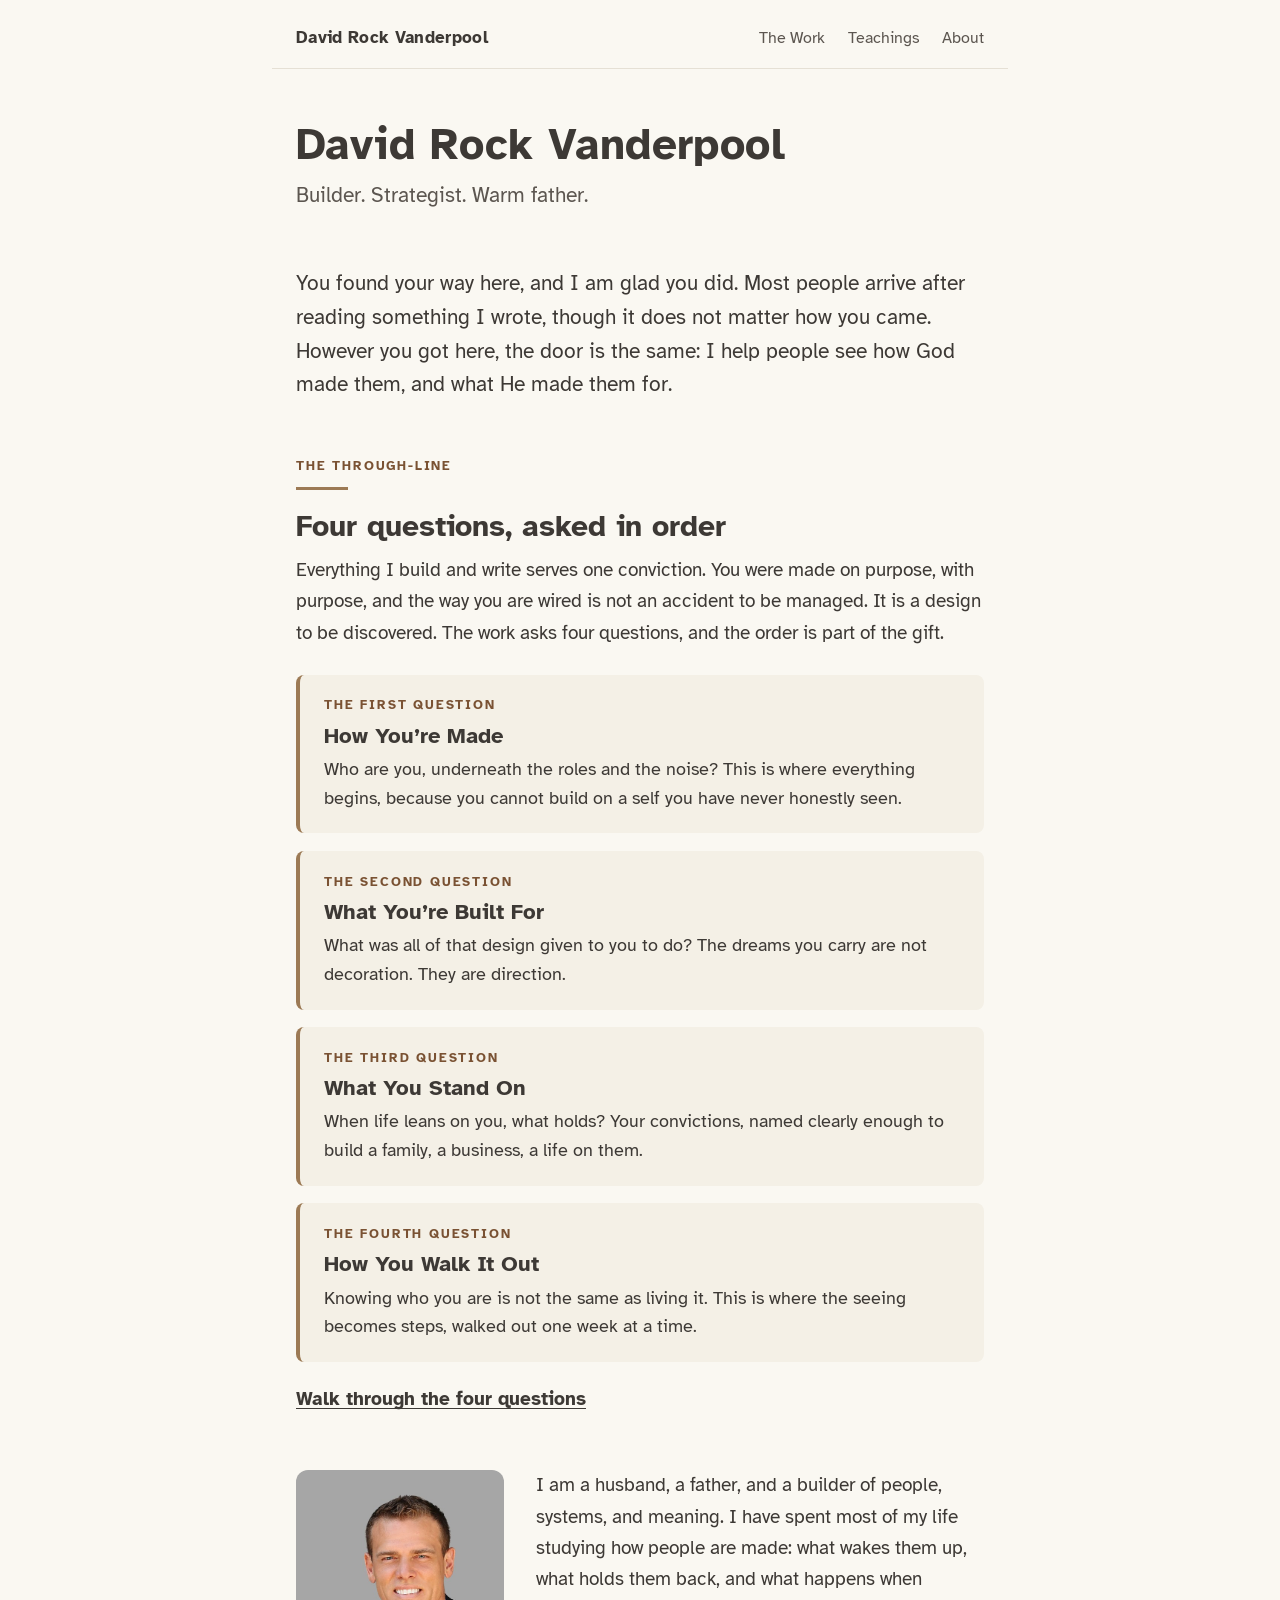
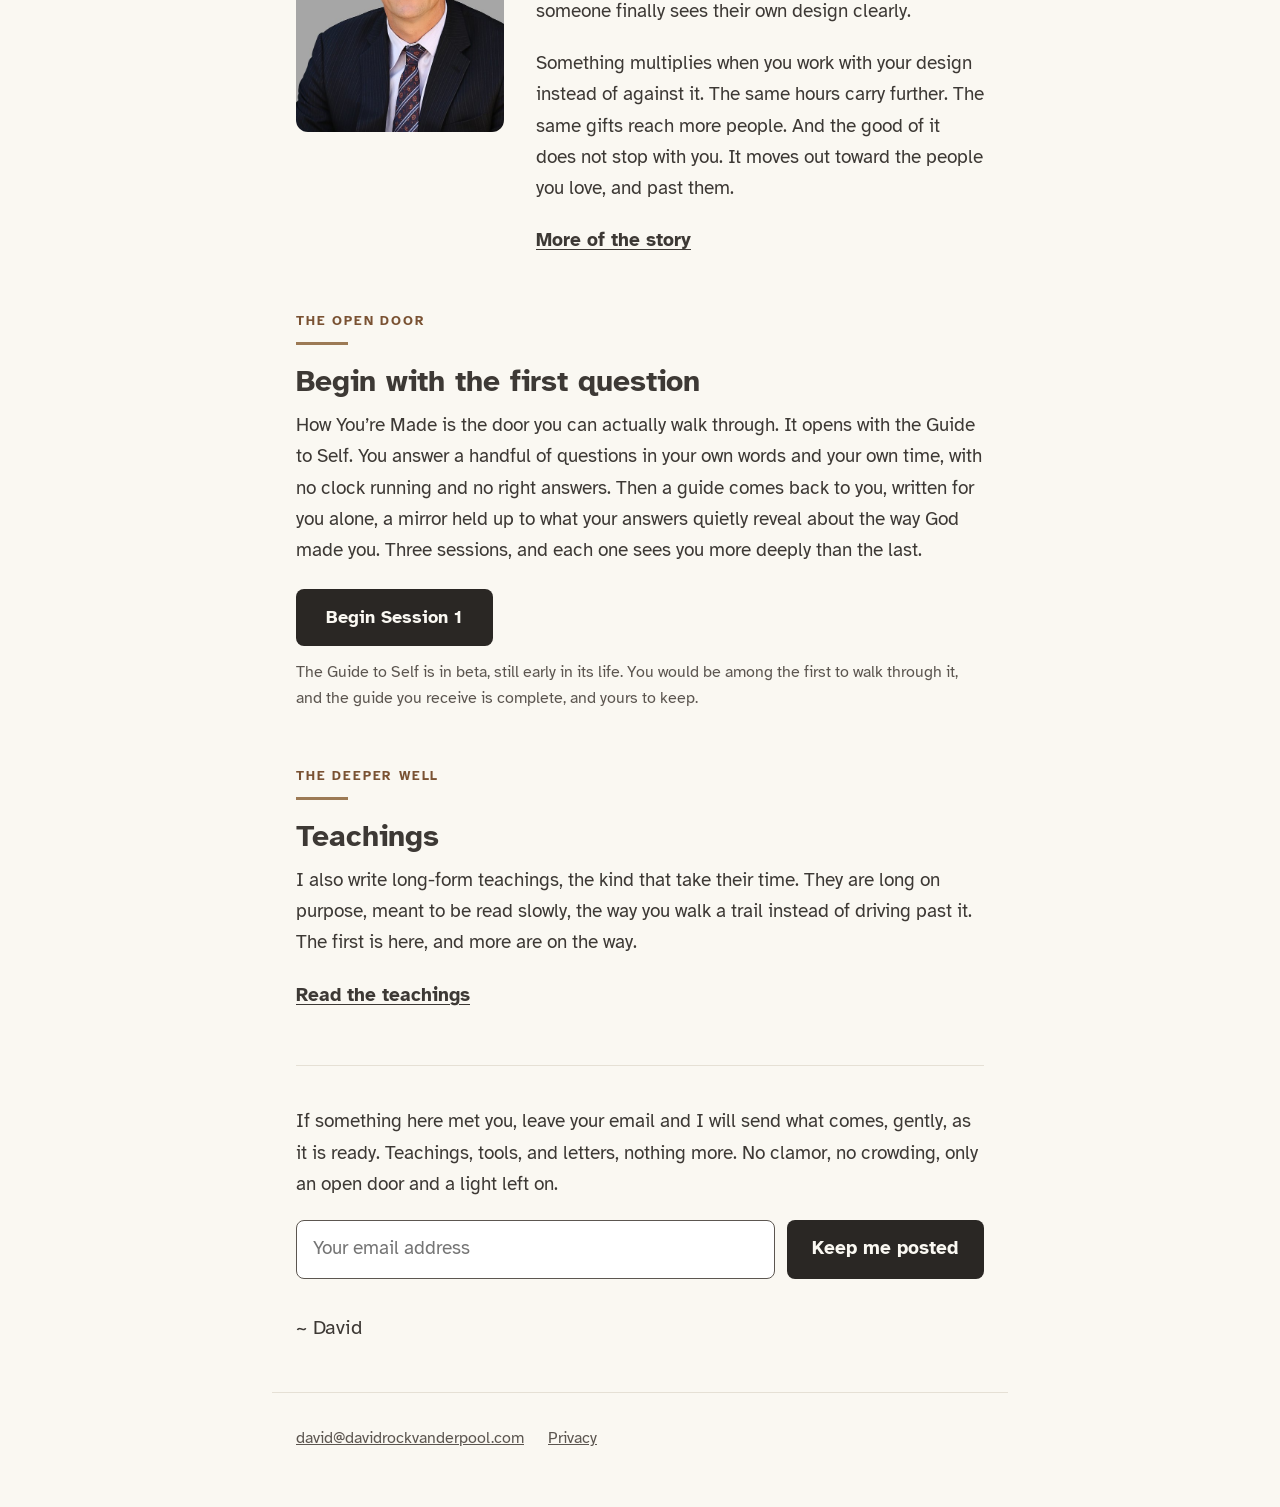
==== index.html @ ba371700 "Add files via upload" ====
<!DOCTYPE html>
<html lang="en">
<head>
<meta charset="UTF-8">
<meta name="viewport" content="width=device-width, initial-scale=1.0">
<title>David Rock Vanderpool</title>
<meta name="description" content="David Rock Vanderpool. Builder. Strategist. Warm father. Four questions, asked in order: How You're Made, What You're Built For, What You Stand On, How You Walk It Out.">
<link rel="icon" href="data:image/svg+xml,%3Csvg xmlns='http://www.w3.org/2000/svg' viewBox='0 0 64 64'%3E%3Crect width='64' height='64' rx='12' fill='%23FAF8F2'/%3E%3Ctext x='32' y='44' font-family='Georgia,serif' font-size='34' font-weight='bold' fill='%233D3935' text-anchor='middle'%3ED%3C/text%3E%3C/svg%3E">
<link rel="stylesheet" href="/assets/site.css">
</head>
<body>
<nav class="site-nav" aria-label="Site">
<a class="wordmark" href="/" aria-current="page">David Rock Vanderpool</a>
<ul>
<li><a href="/the-work/">The Work</a></li>
<li><a href="/teachings/">Teachings</a></li>
<li><a href="/about/">About</a></li>
</ul>
</nav>
<main>
<header>
<h1>David Rock Vanderpool</h1>
<p class="tagline">Builder. Strategist. Warm father.</p>
</header>

<section aria-label="Welcome">
<p class="lede">You found your way here, and I am glad you did. Most people arrive after reading something I wrote, though it does not matter how you came. However you got here, the door is the same: I help people see how God made them, and what He made them for.</p>
</section>

<section aria-label="Three questions">
<span class="eyebrow">The through-line</span>
<h2 class="ruled">Four questions, asked in order</h2>
<p>Everything I build and write serves one conviction. You were made on purpose, with purpose, and the way you are wired is not an accident to be managed. It is a design to be discovered. The work asks four questions, and the order is part of the gift.</p>
<div class="questions">
<div class="q">
<span class="qnum">The first question</span>
<h3>How You&rsquo;re Made</h3>
<p>Who are you, underneath the roles and the noise? This is where everything begins, because you cannot build on a self you have never honestly seen.</p>
</div>
<div class="q">
<span class="qnum">The second question</span>
<h3>What You&rsquo;re Built For</h3>
<p>What was all of that design given to you to do? The dreams you carry are not decoration. They are direction.</p>
</div>
<div class="q">
<span class="qnum">The third question</span>
<h3>What You Stand On</h3>
<p>When life leans on you, what holds? Your convictions, named clearly enough to build a family, a business, a life on them.</p>
</div>
<div class="q">
<span class="qnum">The fourth question</span>
<h3>How You Walk It Out</h3>
<p>Knowing who you are is not the same as living it. This is where the seeing becomes steps, walked out one week at a time.</p>
</div>
</div>
<p style="margin-top:1.4rem"><a class="textlink" href="/the-work/">Walk through the four questions</a></p>
</section>

<section class="about" aria-label="About David">
<img src="/assets/headshot_warmgray.jpg" alt="David Rock Vanderpool" width="560" height="705">
<div class="about-text">
<p>I am a husband, a father, and a builder of people, systems, and meaning. I have spent most of my life studying how people are made: what wakes them up, what holds them back, and what happens when someone finally sees their own design clearly.</p>
<p>Something multiplies when you work with your design instead of against it. The same hours carry further. The same gifts reach more people. And the good of it does not stop with you. It moves out toward the people you love, and past them.</p>
<p><a class="textlink" href="/about/">More of the story</a></p>
</div>
</section>

<section aria-label="Begin">
<span class="eyebrow">The open door</span>
<h2 class="ruled">Begin with the first question</h2>
<p>How You&rsquo;re Made is the door you can actually walk through. It opens with the Guide to Self. You answer a handful of questions in your own words and your own time, with no clock running and no right answers. Then a guide comes back to you, written for you alone, a mirror held up to what your answers quietly reveal about the way God made you. Three sessions, and each one sees you more deeply than the last.</p>
<a class="cta" href="https://docs.google.com/forms/d/e/1FAIpQLScx7Ki48MBVf0wJetuGQv_ge6Coq3oiE646ceJyPrpSlLuIrQ/viewform">Begin Session 1</a>
<p class="cta-note">The Guide to Self is in beta, still early in its life. You would be among the first to walk through it, and the guide you receive is complete, and yours to keep.</p>
</section>

<section aria-label="Teachings">
<span class="eyebrow">The deeper well</span>
<h2 class="ruled">Teachings</h2>
<p>I also write long-form teachings, the kind that take their time. They are long on purpose, meant to be read slowly, the way you walk a trail instead of driving past it. The first is here, and more are on the way.</p>
<p><a class="textlink" href="/teachings/">Read the teachings</a></p>
</section>

<section class="signup" aria-label="Email signup">
<p>If something here met you, leave your email and I will send what comes, gently, as it is ready. Teachings, tools, and letters, nothing more. No clamor, no crowding, only an open door and a light left on.</p>
<form action="https://buttondown.com/api/emails/embed-subscribe/davidrockvanderpool" method="post">
<label class="visually-hidden" for="bd-email">Your email address</label>
<input type="email" name="email" id="bd-email" autocomplete="email" placeholder="Your email address" required>
<input type="hidden" name="embed" value="1">
<button type="submit">Keep me posted</button>
</form>
<p class="signoff">~ David</p>
</section>
</main>

<footer>
<a href="mailto:david@davidrockvanderpool.com">david@davidrockvanderpool.com</a>
<a href="/privacy/">Privacy</a>
</footer>
</body>
</html>
---- assets/site.css ----
/* davidrockvanderpool.com, site v2 shared stylesheet
   Warm editorial on the Stake register. Base register inherited from Phase 1 (DEC4):
   cream #FAF8F2, ink #3D3935, Atkinson Hyperlegible, ~65ch measure, 1.65 line-height. */

@font-face{font-family:'Atkinson Hyperlegible';src:url('/fonts/atkinson-400.woff2') format('woff2');font-weight:400;font-style:normal;font-display:swap}
@font-face{font-family:'Atkinson Hyperlegible';src:url('/fonts/atkinson-700.woff2') format('woff2');font-weight:700;font-style:normal;font-display:swap}
@font-face{font-family:'Atkinson Hyperlegible';src:url('/fonts/atkinson-400i.woff2') format('woff2');font-weight:400;font-style:italic;font-display:swap}

:root{
  --cream:#FAF8F2;
  --ink:#3D3935;
  --ink-soft:#5C5650;
  --accent:#2A2724;
  --bronze:#7A5233;
  --bronze-soft:#9C7A55;
  --rule:#E5E0D5;
  --rule-strong:#D5CCBA;
  --card:#F4F0E6;
}

*{margin:0;padding:0;box-sizing:border-box}
html{scroll-behavior:smooth}
@media (prefers-reduced-motion:reduce){html{scroll-behavior:auto}*{transition:none!important}}

body{background:var(--cream);color:var(--ink);font-family:'Atkinson Hyperlegible',Seravek,'Gill Sans',Verdana,sans-serif;font-size:1.1875rem;line-height:1.65;-webkit-font-smoothing:antialiased}

/* ---------- Navigation ---------- */
.site-nav{max-width:46rem;margin:0 auto;padding:1.4rem 1.5rem .9rem;display:flex;align-items:baseline;justify-content:space-between;gap:1rem;flex-wrap:wrap;border-bottom:1px solid var(--rule)}
.wordmark{font-weight:700;font-size:1.0625rem;text-decoration:none;color:var(--ink);letter-spacing:.02em}
.site-nav ul{display:flex;gap:1.4rem;list-style:none}
.site-nav ul a{font-size:1rem;color:var(--ink-soft);text-decoration:none}
.site-nav ul a:hover,.site-nav ul a:focus{color:var(--ink);text-decoration:underline;text-underline-offset:3px}
.site-nav ul a[aria-current="page"]{color:var(--bronze);font-weight:700}

/* ---------- Layout ---------- */
main{max-width:46rem;margin:0 auto;padding:3.2rem 1.5rem 3rem}
main.narrow{max-width:42rem}
section{margin-top:3.4rem}
section:first-child{margin-top:0}
p+p{margin-top:1.1em}

/* ---------- Type ---------- */
h1{font-size:2.75rem;line-height:1.12;letter-spacing:.01em}
.tagline{font-size:1.3125rem;color:var(--ink-soft);margin-top:.55rem}
h2{font-size:1.875rem;line-height:1.2;margin-bottom:.7rem}
h3{font-size:1.375rem;line-height:1.25;margin-bottom:.45rem}
.eyebrow{display:block;font-size:.8125rem;font-weight:700;letter-spacing:.14em;text-transform:uppercase;color:var(--bronze);margin-bottom:.6rem}
.subtitle{font-style:italic;font-size:1.1875rem;color:var(--ink-soft);margin-top:.25rem;margin-bottom:1.1em}
.lede{font-size:1.3125rem;line-height:1.6}
a{color:var(--ink)}
a:hover,a:focus{color:var(--bronze)}
:focus-visible{outline:2.5px solid var(--accent);outline-offset:2px}

/* Rule motif above section headings */
.ruled::before{content:"";display:block;width:3.25rem;border-top:3px solid var(--bronze-soft);margin-bottom:1.1rem}

/* Asterism divider */
.asterism{border:none;text-align:center;margin:2.8rem auto;color:var(--bronze-soft);font-size:1.25rem;letter-spacing:.9em;text-indent:.9em}
.asterism::before{content:"\00B7\00A0\00B7\00A0\00B7"}

/* ---------- Three questions blocks ---------- */
.questions{display:grid;gap:1.1rem;margin-top:1.6rem}
.q{background:var(--card);border-left:4px solid var(--bronze-soft);border-radius:.5rem;padding:1.3rem 1.5rem}
.q .qnum{font-size:.8125rem;font-weight:700;letter-spacing:.14em;text-transform:uppercase;color:var(--bronze);display:block;margin-bottom:.3rem}
.q h3{margin-bottom:.35rem}
.q p{font-size:1.0938rem;color:var(--ink)}

/* ---------- About / photo ---------- */
.about{display:flex;gap:2rem;align-items:flex-start;flex-wrap:wrap}
.about img{width:13rem;height:auto;max-width:40vw;border-radius:.75rem;flex-shrink:0}
.about-text{flex:1;min-width:16rem}

/* ---------- CTA ---------- */
.cta{display:inline-block;background:var(--accent);color:var(--cream);text-decoration:none;font-weight:700;font-size:1.125rem;padding:.85rem 1.9rem;border-radius:.5rem;margin-top:1.4rem}
.cta:hover,.cta:focus{background:var(--bronze);color:var(--cream)}
.cta-note{font-size:1rem;color:var(--ink-soft);margin-top:.8rem}
.textlink{font-weight:700;text-decoration:underline;text-underline-offset:3px}

/* ---------- Signup ---------- */
.signup{border-top:1px solid var(--rule);padding-top:2.5rem}
form{display:flex;gap:.75rem;margin-top:1.2rem;flex-wrap:wrap}
label.visually-hidden{position:absolute;width:1px;height:1px;overflow:hidden;clip:rect(0 0 0 0)}
input[type=email]{flex:1;min-width:14rem;font:inherit;padding:.8rem 1rem;border:1.5px solid var(--ink-soft);border-radius:.5rem;background:#fff;color:var(--ink)}
input[type=email]:focus{outline:2.5px solid var(--accent);outline-offset:1px}
button{font:inherit;font-weight:700;background:var(--accent);color:var(--cream);border:none;border-radius:.5rem;padding:.8rem 1.6rem;cursor:pointer}
button:hover,button:focus{background:var(--bronze)}
.signoff{margin-top:2rem;font-size:1.25rem}

/* ---------- Teaching index ---------- */
.teaching-card{background:var(--card);border-radius:.6rem;padding:1.6rem 1.7rem;margin-top:1.6rem}
.teaching-card h2{font-size:1.5625rem}
.teaching-card .subtitle{margin-bottom:.7em}
.teaching-card p{font-size:1.0938rem}

/* ---------- Teaching page ---------- */
.teaching h1{font-size:2.375rem}
.teaching .poemcenter{margin:2.2rem auto;max-width:34rem;font-style:italic;text-align:center}
.teaching .poemcenter p{margin-top:.55em}
.teaching .poemattribution{text-align:center;font-size:.9375rem;color:var(--ink-soft);margin-top:1rem}
.teaching h2{margin-top:2.6rem;padding-top:1.6rem;border-top:1px solid var(--rule)}
.teaching blockquote{border-left:3px solid var(--bronze-soft);margin:1.4rem 0;padding:.2rem 0 .2rem 1.3rem;color:var(--ink)}
.teaching blockquote p{font-size:1.125rem}
.teaching hr{border:none;border-top:1px solid var(--rule);margin:2.4rem auto;width:60%}
.dropcap::first-letter{float:left;font-size:3.4em;line-height:.85;padding:.04em .08em 0 0;font-weight:700;color:var(--bronze)}

/* ---------- Teaching Footer Component ---------- */
/* Terracotta / sage palette for the teaching footer */
:root{
  --terracotta:#B85C38;
  --terracotta-soft:#D4795A;
  --terracotta-bg:#FDF0EB;
  --sage:#4A6741;
  --sage-soft:#6B8F62;
  --sage-bg:#EEF3ED;
}

.teaching-footer{
  border-top:2px solid var(--rule-strong);
  margin-top:3.6rem;
  padding:3rem 1.5rem 3.5rem;
  background:var(--cream);
}
.tf-inner{
  max-width:46rem;
  margin:0 auto;
}
.tf-opener{
  font-size:1.0625rem;
  color:var(--ink-soft);
  font-style:italic;
  margin-bottom:2rem;
  text-align:center;
}

/* Primary panel */
.tf-primary{
  background:var(--terracotta-bg);
  border:1.5px solid var(--terracotta-soft);
  border-radius:.75rem;
  padding:1.8rem 2rem;
  display:flex;
  flex-direction:column;
  gap:1.2rem;
  margin-bottom:2.4rem;
}
.tf-primary .eyebrow{color:var(--terracotta);}
.tf-primary-text p{
  font-size:1.0938rem;
  color:var(--ink);
}
.tf-primary-cta{
  align-self:flex-start;
  background:var(--terracotta);
  font-size:1rem;
  padding:.75rem 1.5rem;
  margin-top:.4rem;
}
.tf-primary-cta:hover,.tf-primary-cta:focus{background:var(--terracotta-soft);color:var(--cream);}

/* Secondary row */
.tf-secondary-row{
  display:grid;
  grid-template-columns:repeat(3,1fr);
  gap:1.25rem;
}
.tf-block{
  background:var(--sage-bg);
  border:1.5px solid #C5D6C2;
  border-radius:.65rem;
  padding:1.4rem 1.5rem;
  display:flex;
  flex-direction:column;
  gap:.9rem;
}
.tf-block .eyebrow{color:var(--sage);}
.tf-block p{
  font-size:1rem;
  color:var(--ink);
  flex:1;
}

/* Shared button styles for teaching footer */
.tf-btn{
  display:inline-block;
  font-family:inherit;
  font-size:.9375rem;
  font-weight:700;
  border-radius:.45rem;
  padding:.65rem 1.1rem;
  cursor:pointer;
  text-decoration:none;
  text-align:center;
  border:none;
  line-height:1.3;
}
.tf-btn-solid{
  background:var(--sage);
  color:var(--cream);
}
.tf-btn-solid:hover,.tf-btn-solid:focus{background:var(--sage-soft);color:var(--cream);}
.tf-btn-outline{
  background:transparent;
  color:var(--sage);
  border:1.5px solid var(--sage);
}
.tf-btn-outline:hover,.tf-btn-outline:focus{background:var(--sage);color:var(--cream);}
.tf-btn-share{
  background:var(--sage);
  color:var(--cream);
  width:100%;
}
.tf-btn-share:hover,.tf-btn-share:focus{background:var(--sage-soft);}

/* Share controls */
.tf-share-controls{
  display:flex;
  flex-direction:column;
  gap:.55rem;
}
.tf-share-desktop{
  display:flex;
  flex-direction:column;
  gap:.5rem;
}
.tf-copy-confirm{
  font-size:.875rem;
  color:var(--sage);
  font-style:italic;
}

/* Subscribe form in footer */
.tf-form{
  display:flex;
  flex-direction:column;
  gap:.55rem;
}
.tf-form input[type=email]{
  width:100%;
  min-width:0;
  font:inherit;
  font-size:.9375rem;
  padding:.65rem .9rem;
  border:1.5px solid var(--ink-soft);
  border-radius:.45rem;
  background:#fff;
  color:var(--ink);
}
.tf-form input[type=email]:focus{outline:2.5px solid var(--sage);outline-offset:1px;}
.tf-form .tf-btn-solid{width:100%;}

/* Responsive: stack secondary row on narrow screens */
@media (max-width:780px){
  .tf-secondary-row{grid-template-columns:1fr;}
  .tf-primary{padding:1.4rem 1.3rem;}
}
@media (max-width:640px){
  .teaching-footer{padding:2.4rem 1.25rem 3rem;}
  .tf-primary-cta{align-self:stretch;text-align:center;}
}

/* ---------- Footer ---------- */
footer{max-width:46rem;margin:0 auto;padding:2rem 1.5rem 3.5rem;border-top:1px solid var(--rule);color:var(--ink-soft);font-size:1rem;display:flex;gap:1.5rem;flex-wrap:wrap}
footer a{color:var(--ink-soft)}

/* ---------- Responsive ---------- */
@media (max-width:640px){
  main{padding-top:2.4rem}
  h1{font-size:2.125rem}
  h2{font-size:1.625rem}
  .about{gap:1.25rem}
  .site-nav ul{gap:1rem}
}
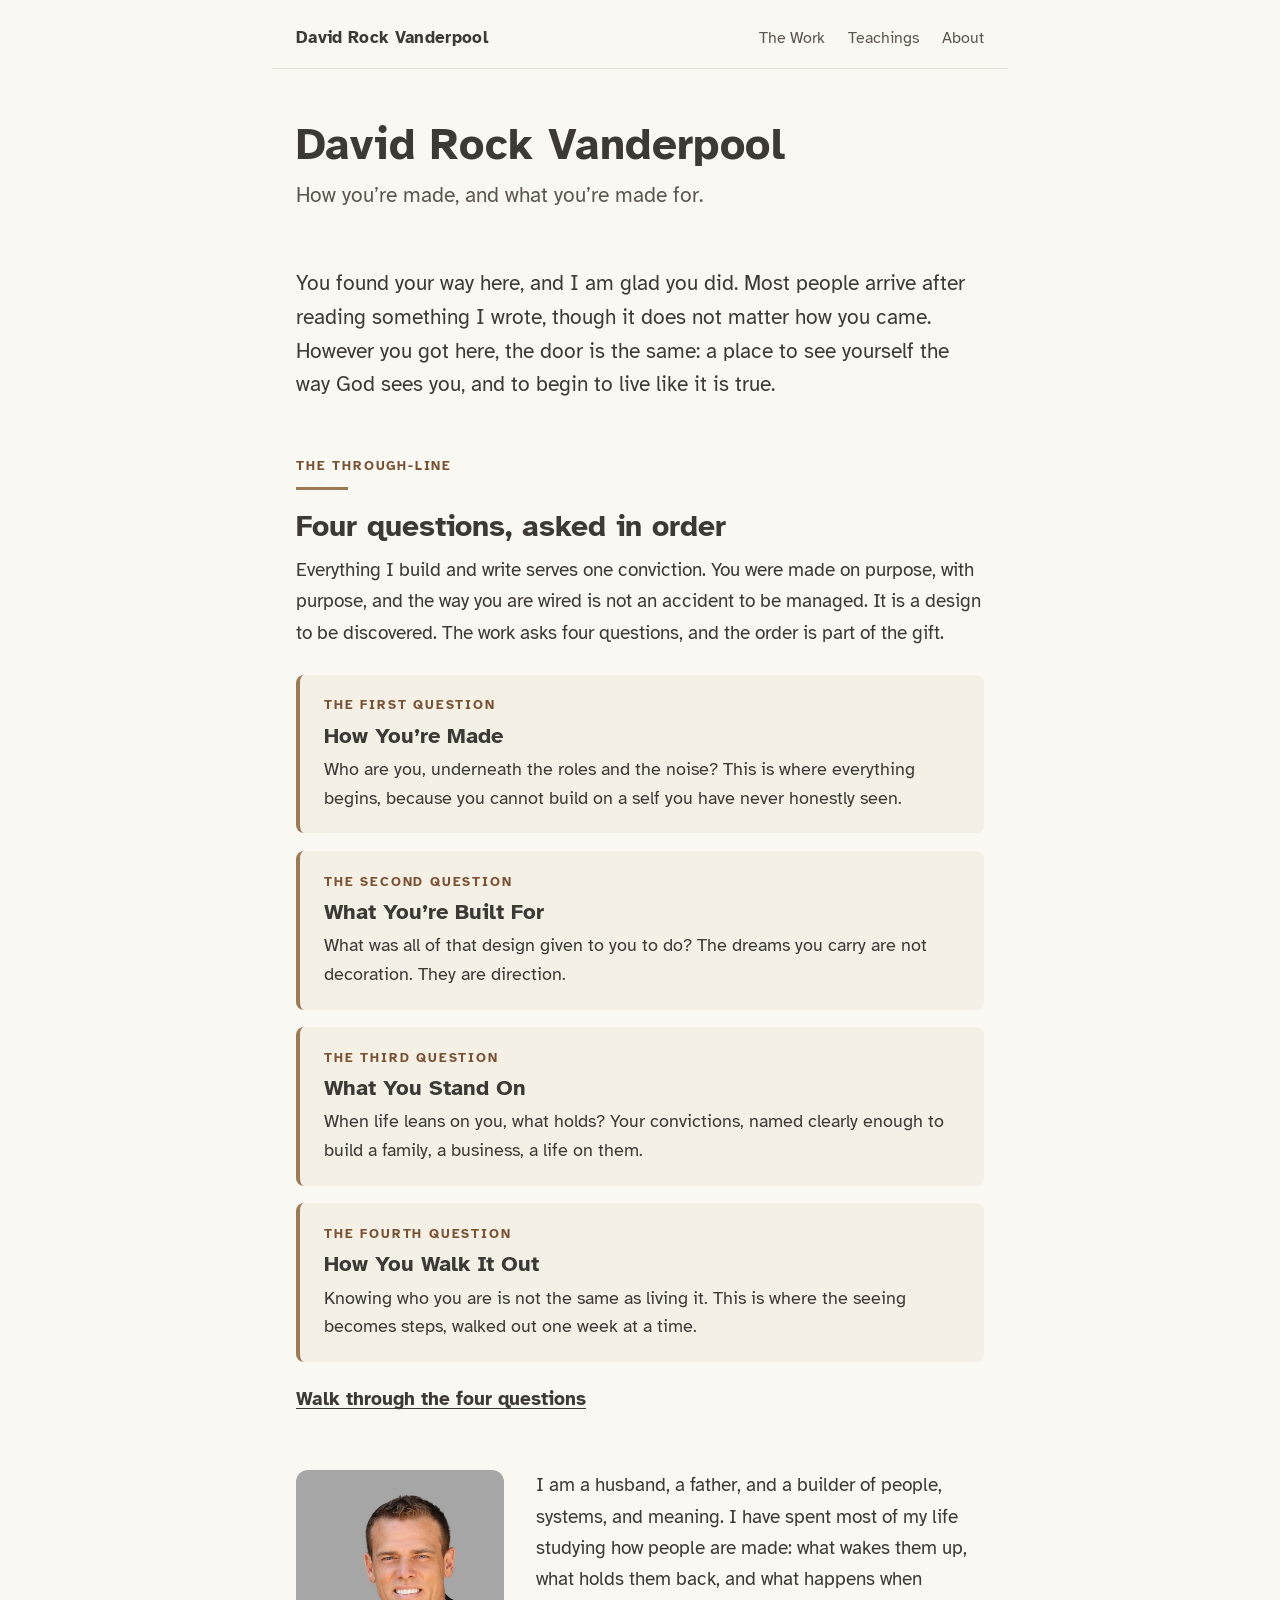
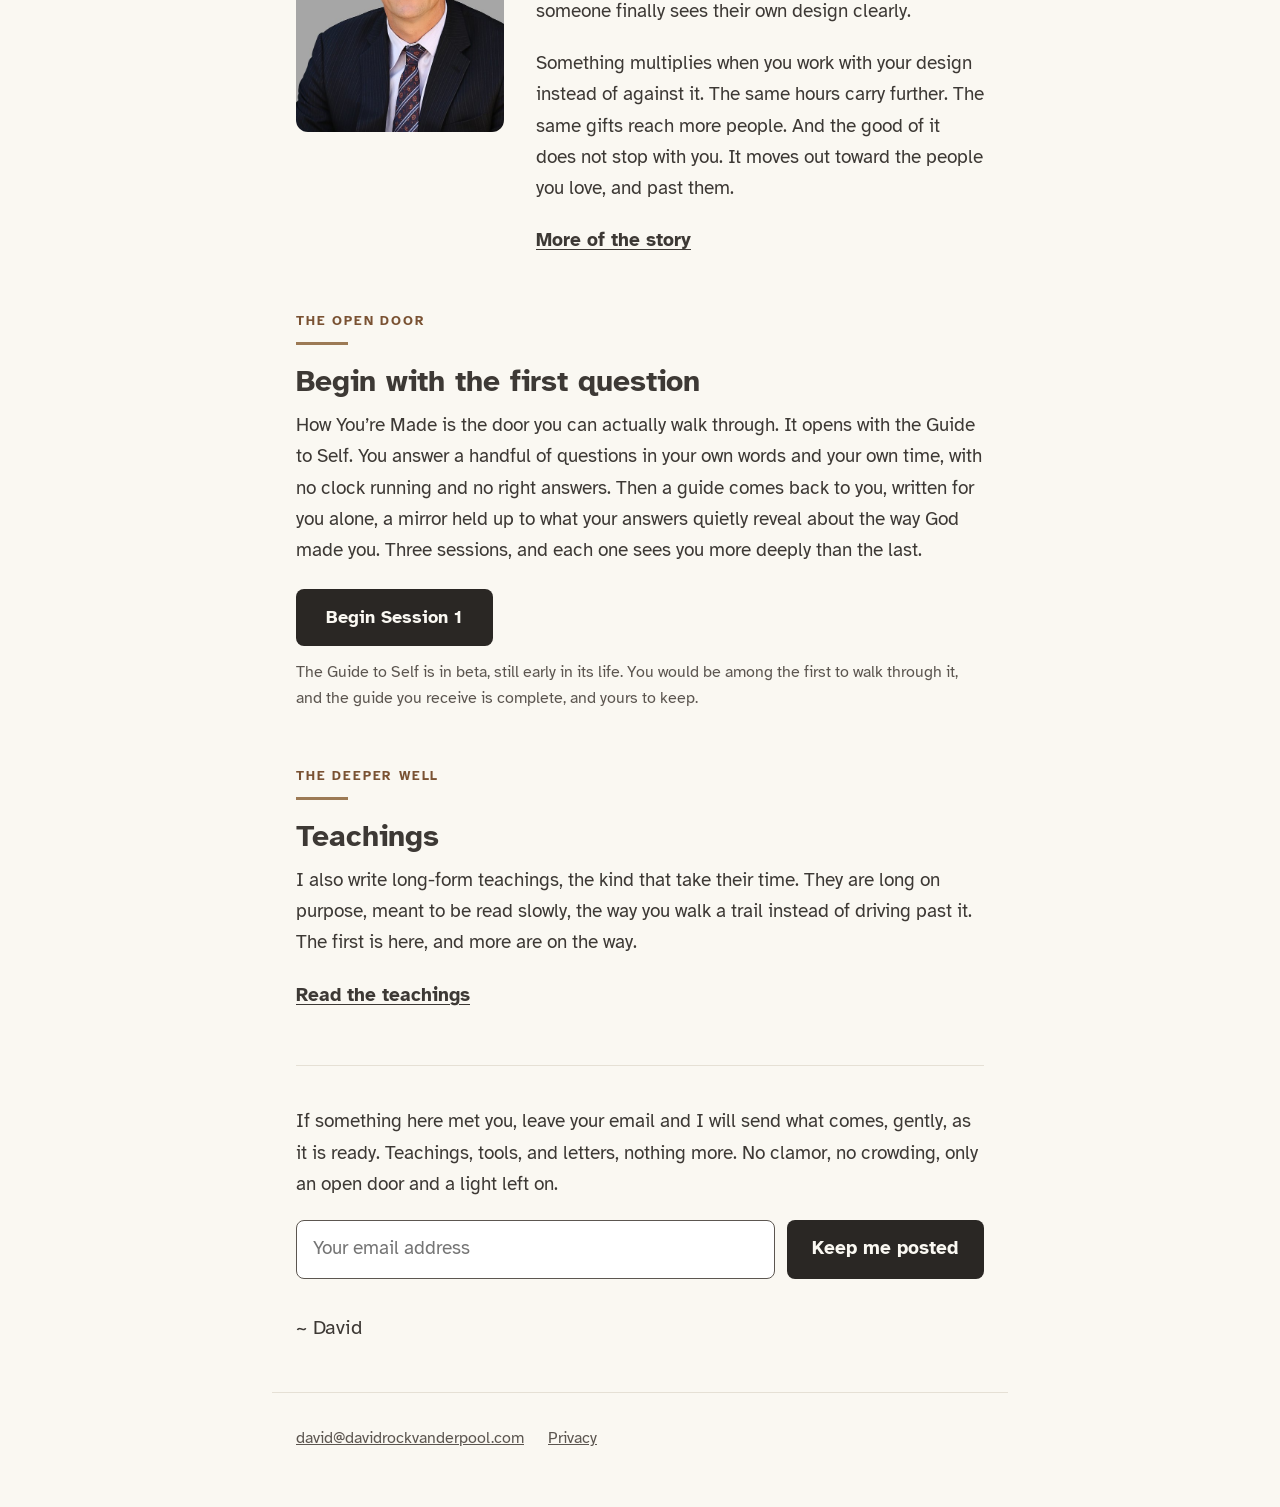
==== commit 2f8b6fd6: "Add files via upload" ====
--- a/index.html
+++ b/index.html
@@ -20,11 +20,11 @@
 <main>
 <header>
 <h1>David Rock Vanderpool</h1>
-<p class="tagline">Builder. Strategist. Warm father.</p>
+<p class="tagline">How you&rsquo;re made, and what you&rsquo;re made for.</p>
 </header>
 
 <section aria-label="Welcome">
-<p class="lede">You found your way here, and I am glad you did. Most people arrive after reading something I wrote, though it does not matter how you came. However you got here, the door is the same: I help people see how God made them, and what He made them for.</p>
+<p class="lede">You found your way here, and I am glad you did. Most people arrive after reading something I wrote, though it does not matter how you came. However you got here, the door is the same: a place to see yourself the way God sees you, and to begin to live like it is true.</p>
 </section>
 
 <section aria-label="Three questions">
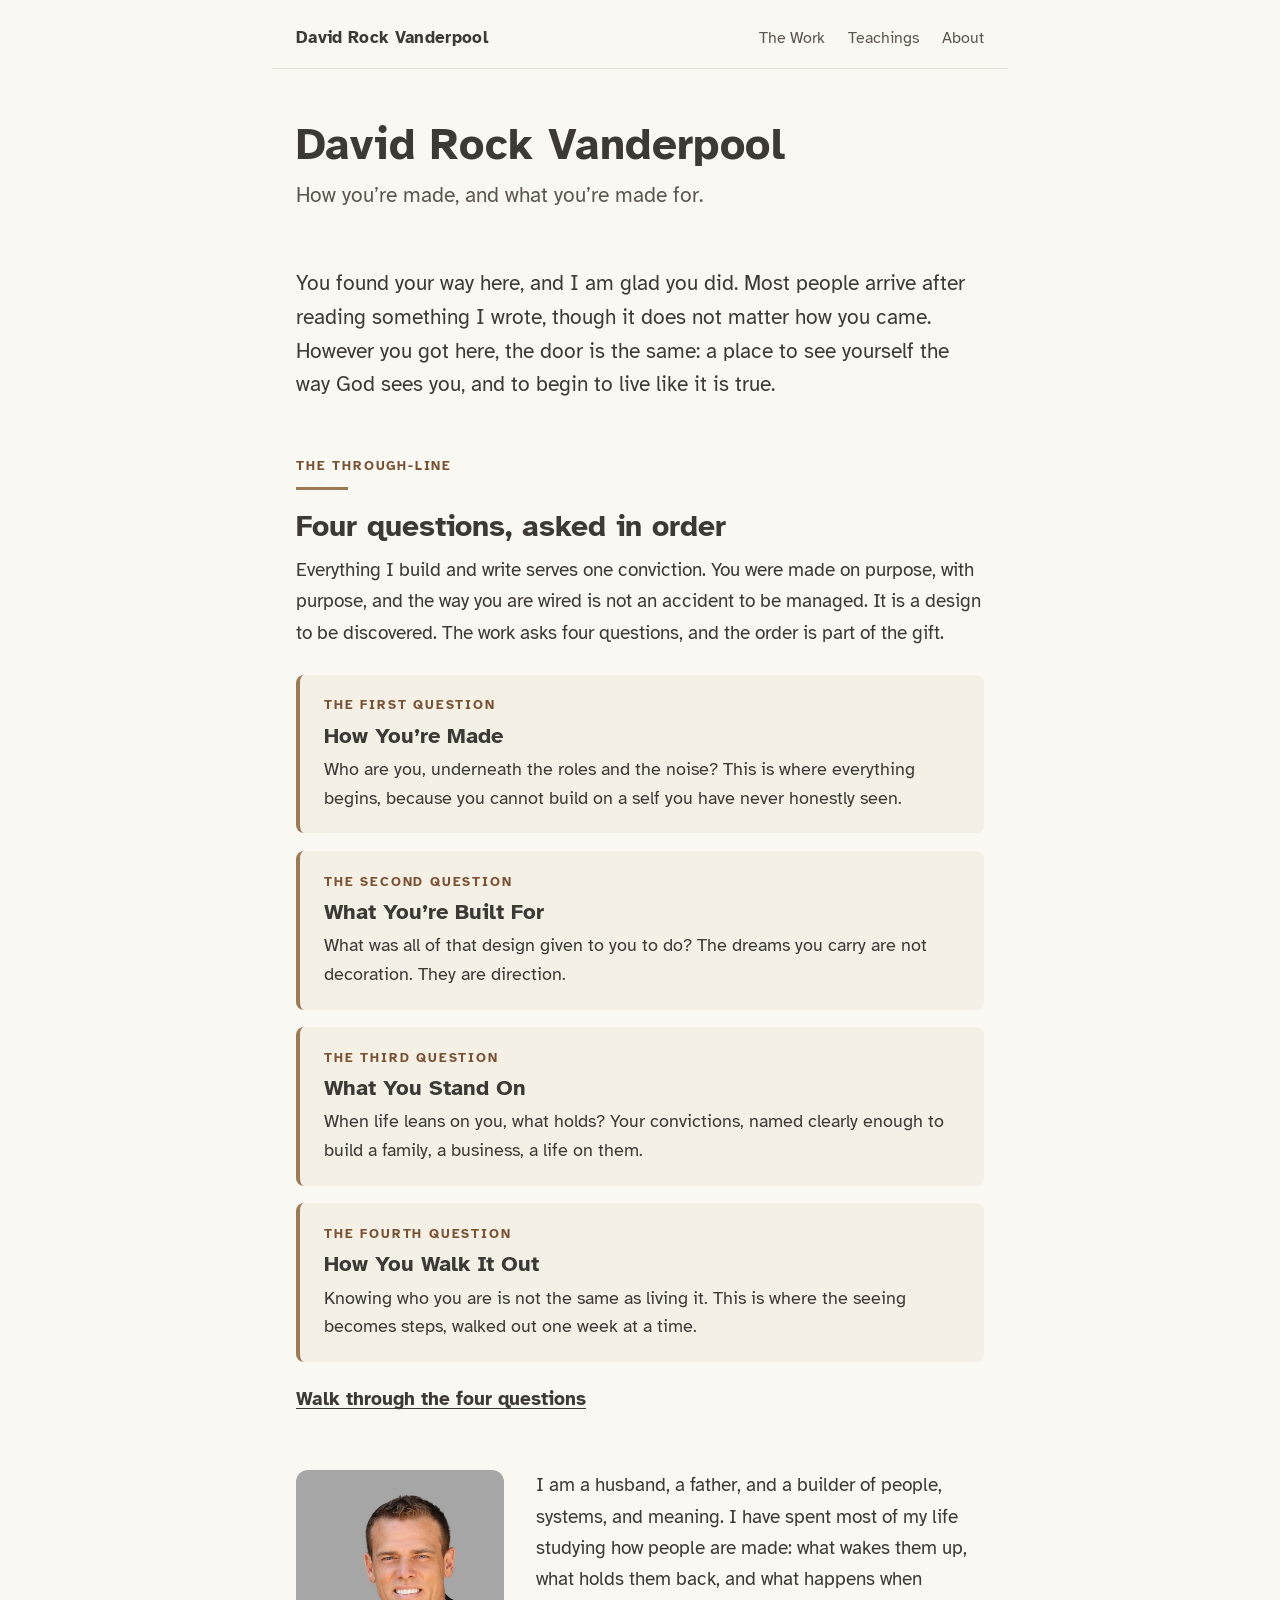
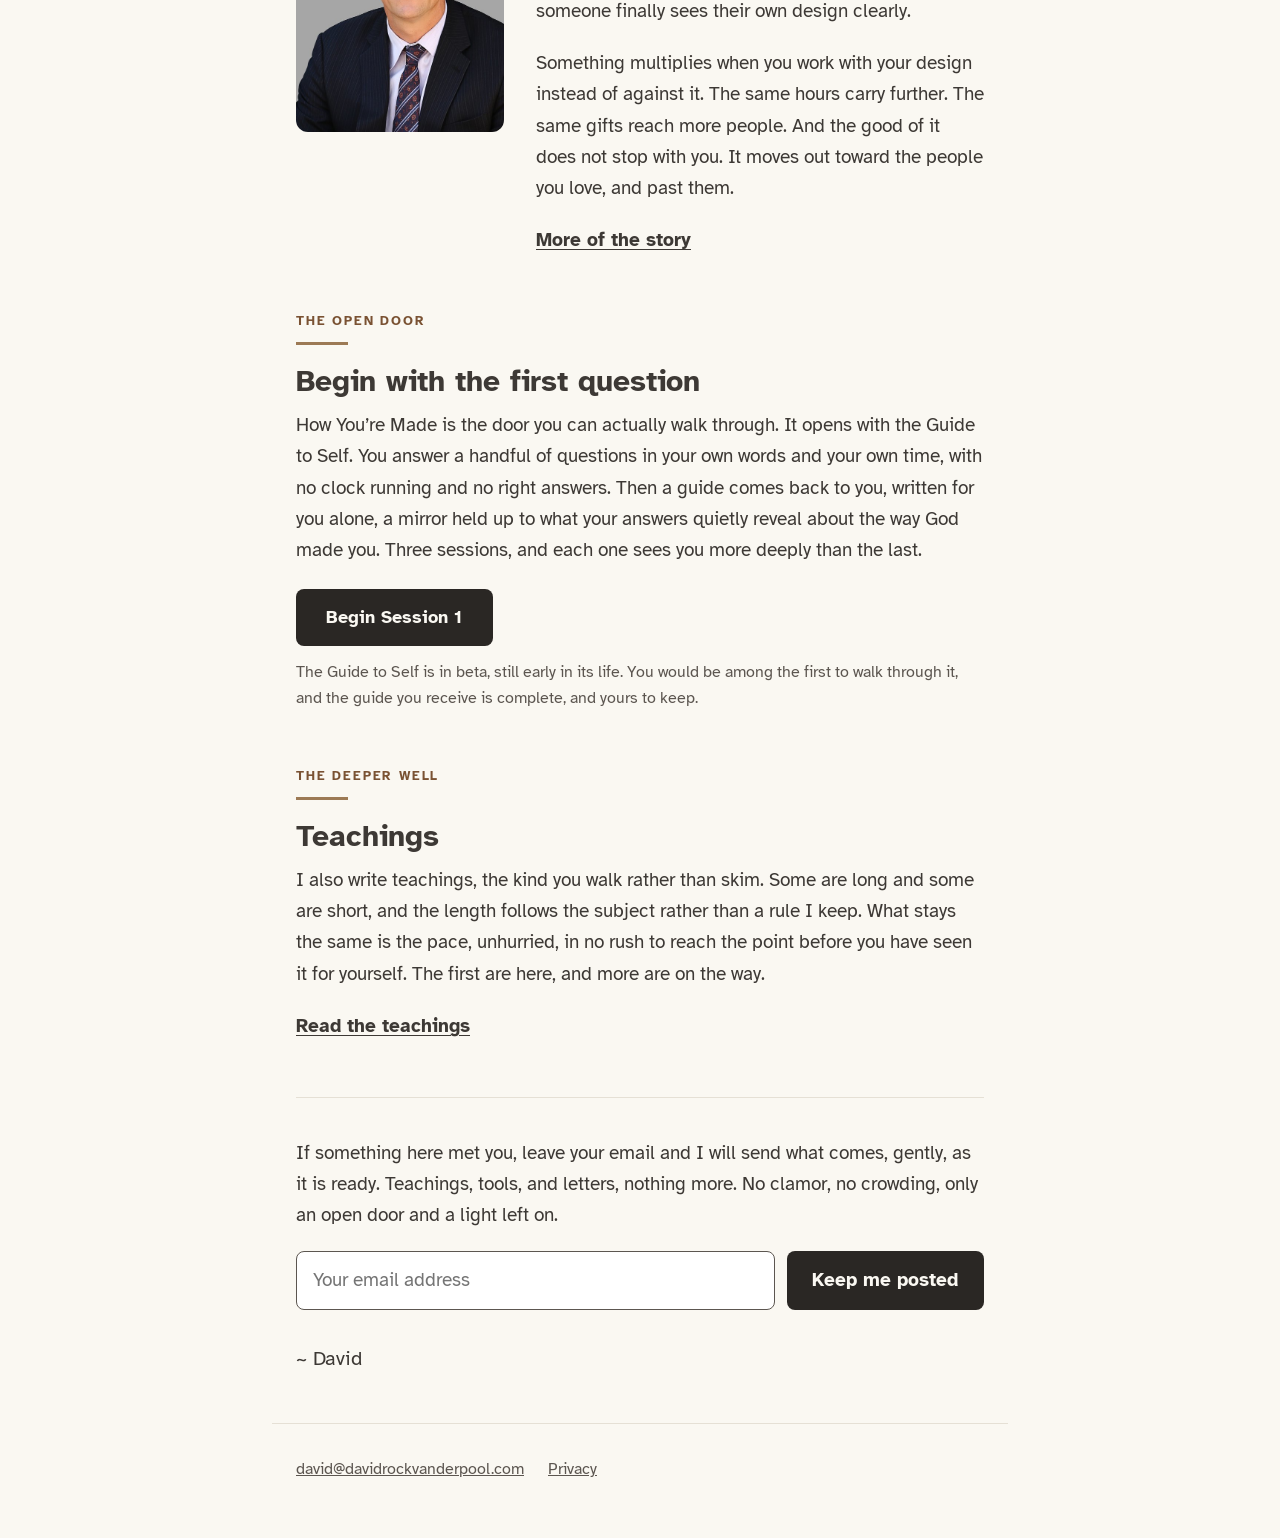
==== commit 9ac83fee: "Update index.html" ====
--- a/index.html
+++ b/index.html
@@ -76,13 +76,13 @@
 <section aria-label="Teachings">
 <span class="eyebrow">The deeper well</span>
 <h2 class="ruled">Teachings</h2>
-<p>I also write long-form teachings, the kind that take their time. They are long on purpose, meant to be read slowly, the way you walk a trail instead of driving past it. The first is here, and more are on the way.</p>
+<p>I also write teachings, the kind you walk rather than skim. Some are long and some are short, and the length follows the subject rather than a rule I keep. What stays the same is the pace, unhurried, in no rush to reach the point before you have seen it for yourself. The first are here, and more are on the way.</p>
 <p><a class="textlink" href="/teachings/">Read the teachings</a></p>
 </section>
 
 <section class="signup" aria-label="Email signup">
 <p>If something here met you, leave your email and I will send what comes, gently, as it is ready. Teachings, tools, and letters, nothing more. No clamor, no crowding, only an open door and a light left on.</p>
-<form action="https://buttondown.com/api/emails/embed-subscribe/davidrockvanderpool" method="post">
+<form action="https://formspree.io/f/xlgywgeg" method="POST">
 <label class="visually-hidden" for="bd-email">Your email address</label>
 <input type="email" name="email" id="bd-email" autocomplete="email" placeholder="Your email address" required>
 <input type="hidden" name="embed" value="1">
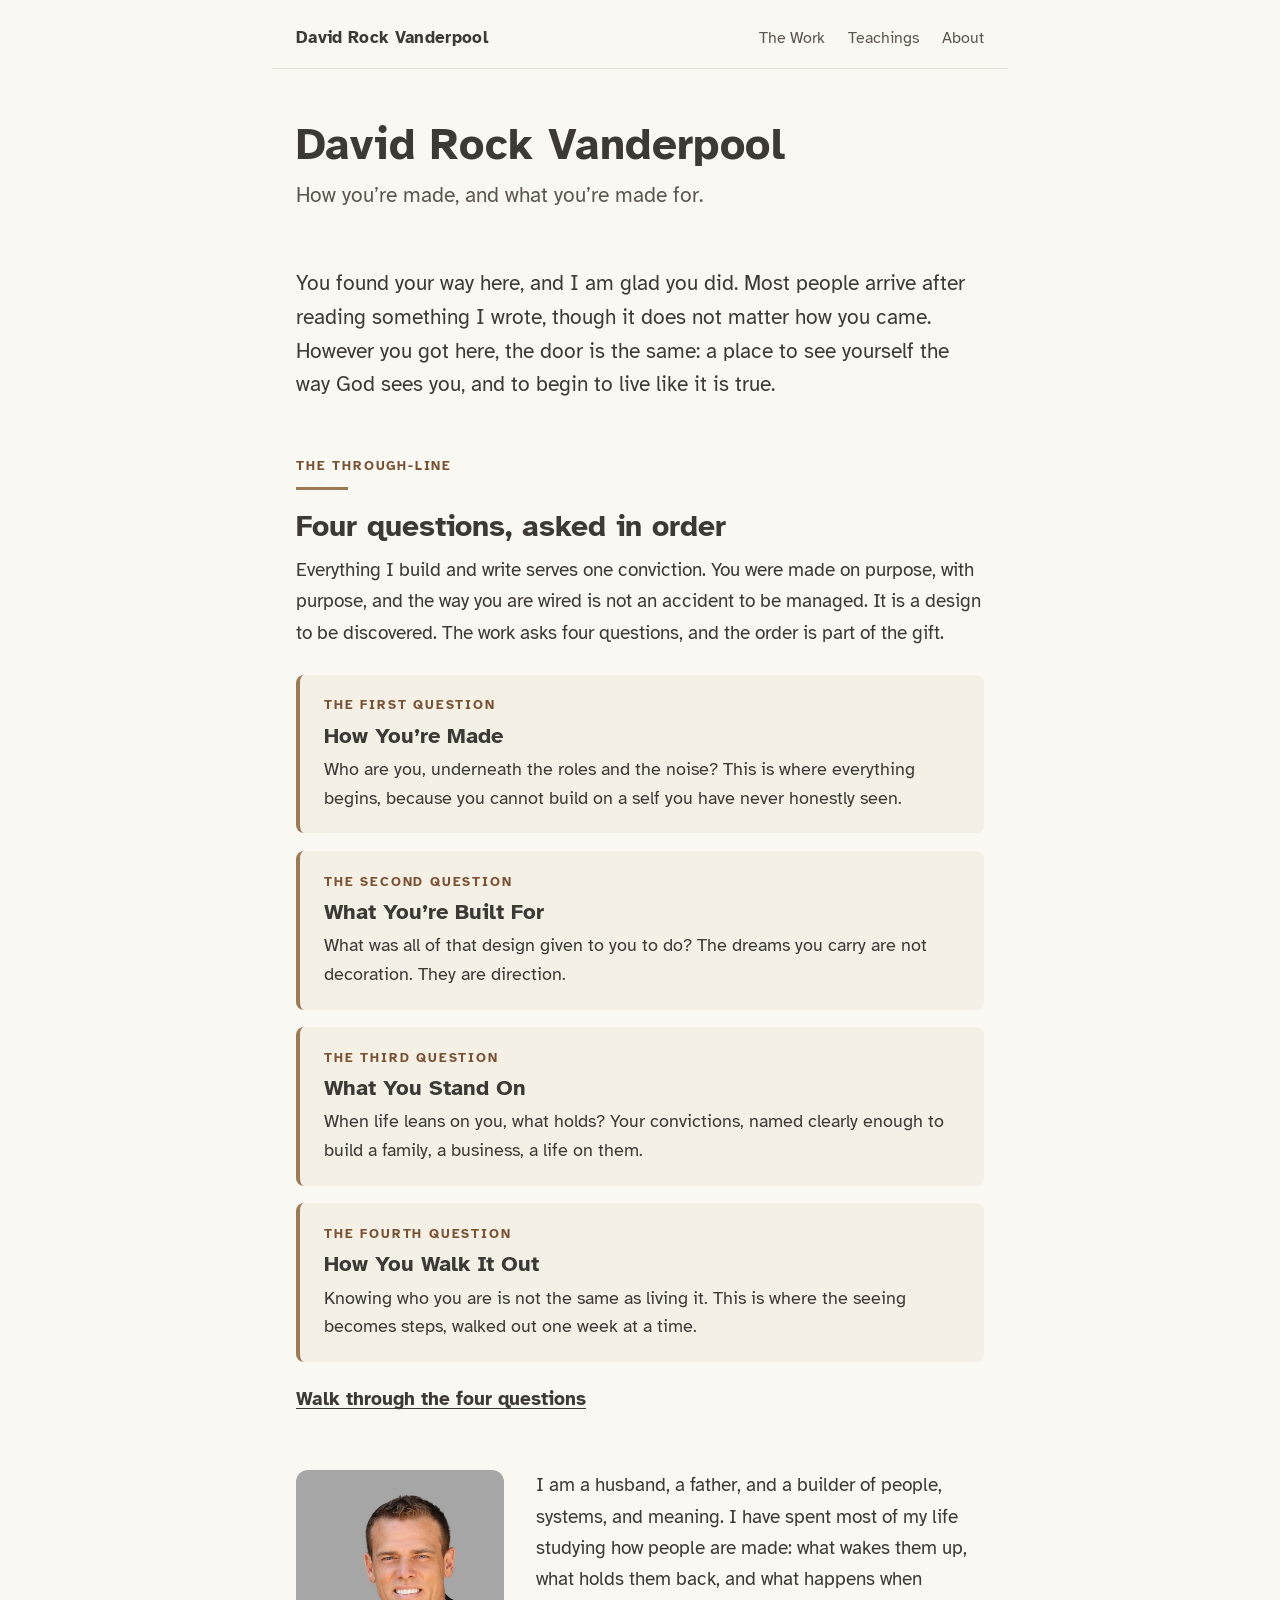
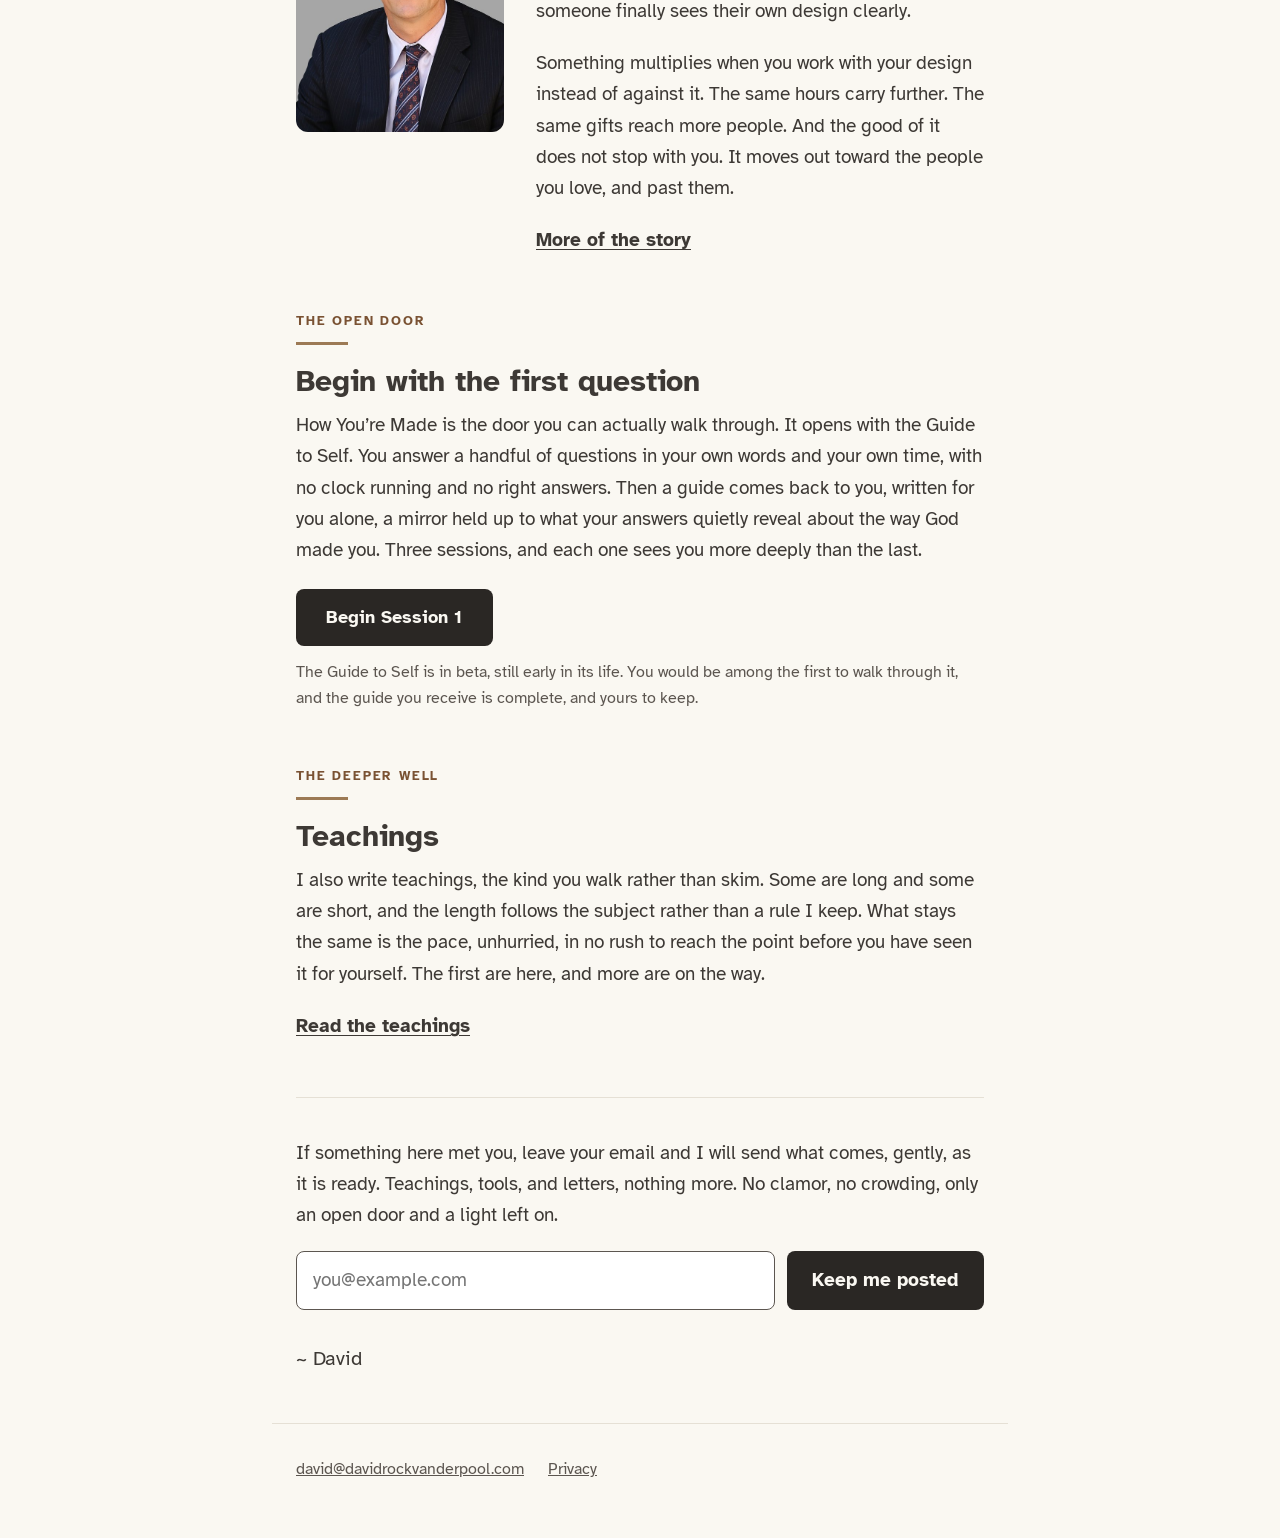
==== commit 9bd538b2: "Update index.html" ====
--- a/index.html
+++ b/index.html
@@ -8,6 +8,7 @@
 <link rel="icon" href="data:image/svg+xml,%3Csvg xmlns='http://www.w3.org/2000/svg' viewBox='0 0 64 64'%3E%3Crect width='64' height='64' rx='12' fill='%23FAF8F2'/%3E%3Ctext x='32' y='44' font-family='Georgia,serif' font-size='34' font-weight='bold' fill='%233D3935' text-anchor='middle'%3ED%3C/text%3E%3C/svg%3E">
 <link rel="stylesheet" href="/assets/site.css">
 </head>
+
 <body>
 <nav class="site-nav" aria-label="Site">
 <a class="wordmark" href="/" aria-current="page">David Rock Vanderpool</a>
@@ -17,7 +18,9 @@
 <li><a href="/about/">About</a></li>
 </ul>
 </nav>
+
 <main>
+
 <header>
 <h1>David Rock Vanderpool</h1>
 <p class="tagline">How you&rsquo;re made, and what you&rsquo;re made for.</p>
@@ -31,33 +34,41 @@
 <span class="eyebrow">The through-line</span>
 <h2 class="ruled">Four questions, asked in order</h2>
 <p>Everything I build and write serves one conviction. You were made on purpose, with purpose, and the way you are wired is not an accident to be managed. It is a design to be discovered. The work asks four questions, and the order is part of the gift.</p>
+
 <div class="questions">
+
 <div class="q">
 <span class="qnum">The first question</span>
 <h3>How You&rsquo;re Made</h3>
 <p>Who are you, underneath the roles and the noise? This is where everything begins, because you cannot build on a self you have never honestly seen.</p>
 </div>
+
 <div class="q">
 <span class="qnum">The second question</span>
 <h3>What You&rsquo;re Built For</h3>
 <p>What was all of that design given to you to do? The dreams you carry are not decoration. They are direction.</p>
 </div>
+
 <div class="q">
 <span class="qnum">The third question</span>
 <h3>What You Stand On</h3>
 <p>When life leans on you, what holds? Your convictions, named clearly enough to build a family, a business, a life on them.</p>
 </div>
+
 <div class="q">
 <span class="qnum">The fourth question</span>
 <h3>How You Walk It Out</h3>
 <p>Knowing who you are is not the same as living it. This is where the seeing becomes steps, walked out one week at a time.</p>
 </div>
+
 </div>
+
 <p style="margin-top:1.4rem"><a class="textlink" href="/the-work/">Walk through the four questions</a></p>
 </section>
 
 <section class="about" aria-label="About David">
 <img src="/assets/headshot_warmgray.jpg" alt="David Rock Vanderpool" width="560" height="705">
+
 <div class="about-text">
 <p>I am a husband, a father, and a builder of people, systems, and meaning. I have spent most of my life studying how people are made: what wakes them up, what holds them back, and what happens when someone finally sees their own design clearly.</p>
 <p>Something multiplies when you work with your design instead of against it. The same hours carry further. The same gifts reach more people. And the good of it does not stop with you. It moves out toward the people you love, and past them.</p>
@@ -82,19 +93,23 @@
 
 <section class="signup" aria-label="Email signup">
 <p>If something here met you, leave your email and I will send what comes, gently, as it is ready. Teachings, tools, and letters, nothing more. No clamor, no crowding, only an open door and a light left on.</p>
-<form action="https://formspree.io/f/xlgywgeg" method="POST">
+
+<form action="https://buttondown.com/api/emails/embed-subscribe/davidrockvanderpool" method="post">
 <label class="visually-hidden" for="bd-email">Your email address</label>
-<input type="email" name="email" id="bd-email" autocomplete="email" placeholder="Your email address" required>
+<input type="email" name="email" id="bd-email" autocomplete="email" placeholder="you@example.com" required>
 <input type="hidden" name="embed" value="1">
 <button type="submit">Keep me posted</button>
 </form>
+
 <p class="signoff">~ David</p>
 </section>
+
 </main>
 
 <footer>
 <a href="mailto:david@davidrockvanderpool.com">david@davidrockvanderpool.com</a>
 <a href="/privacy/">Privacy</a>
 </footer>
+
 </body>
 </html>
